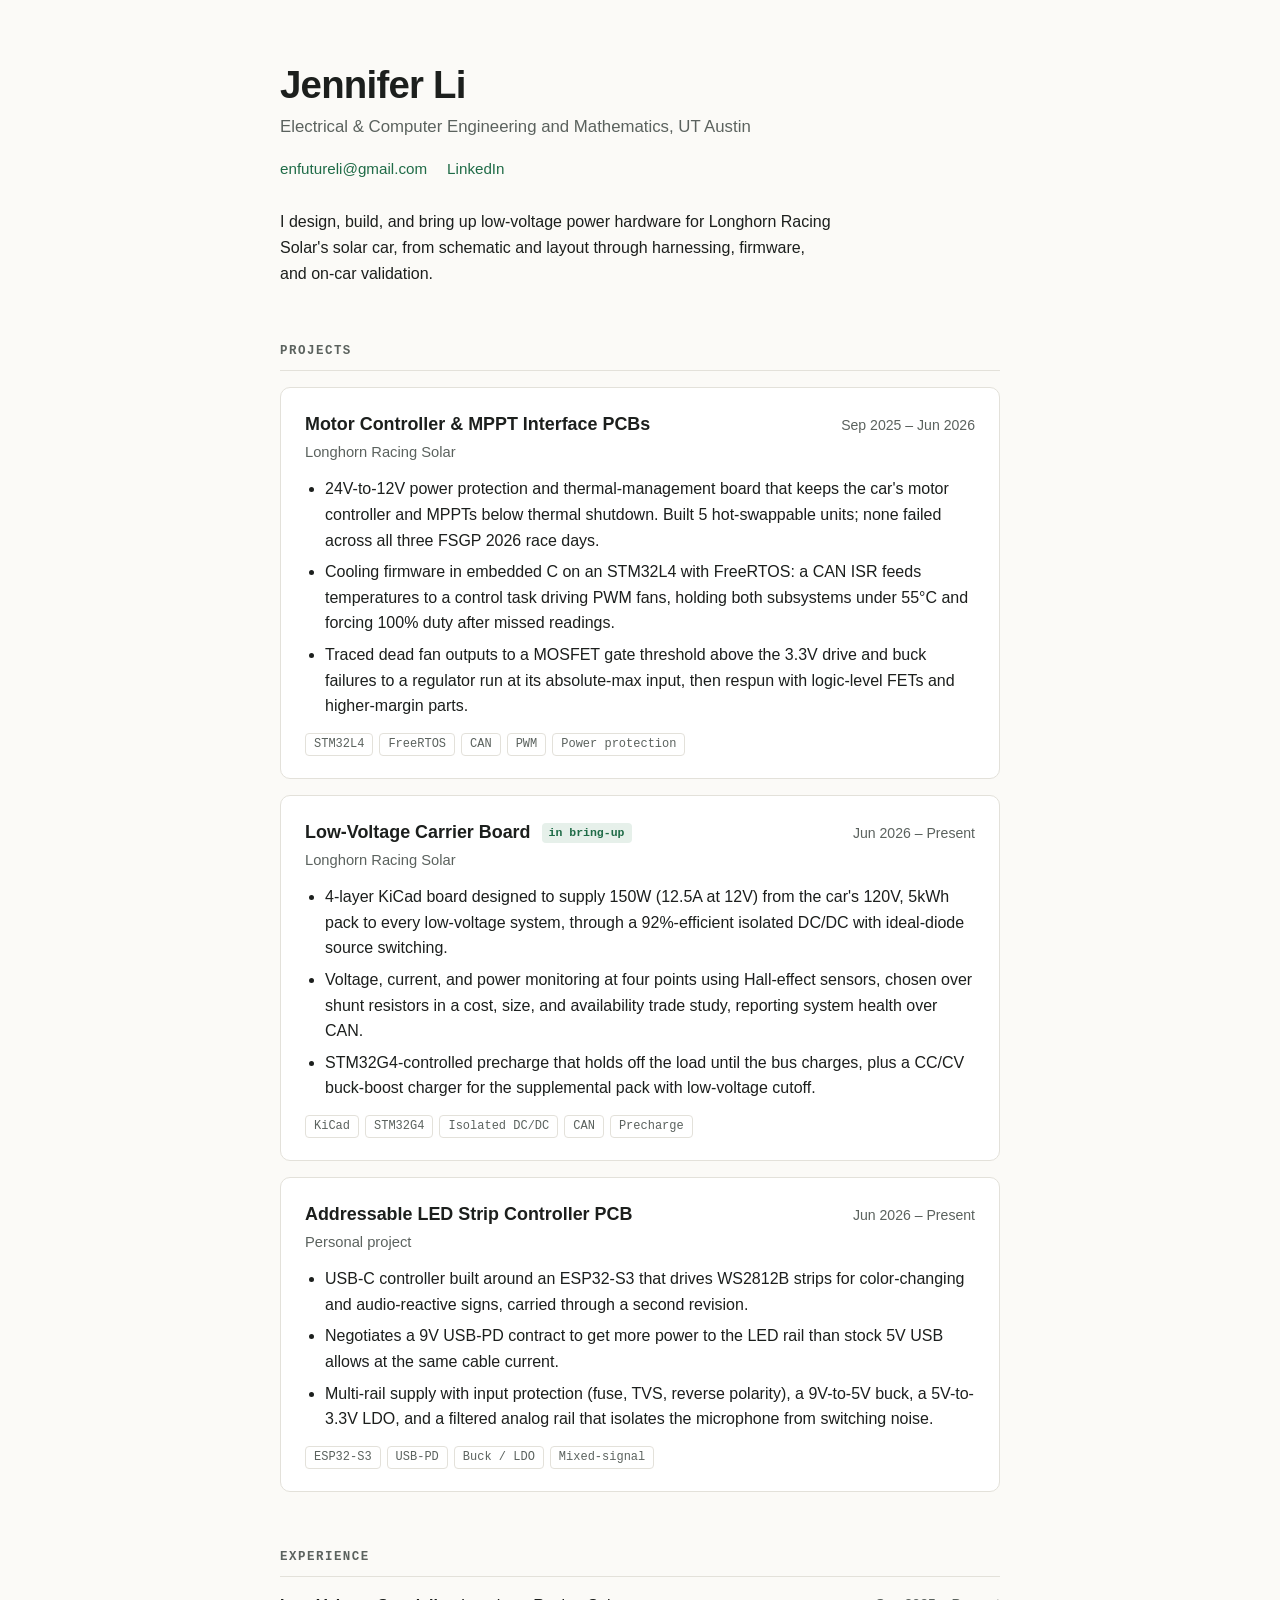
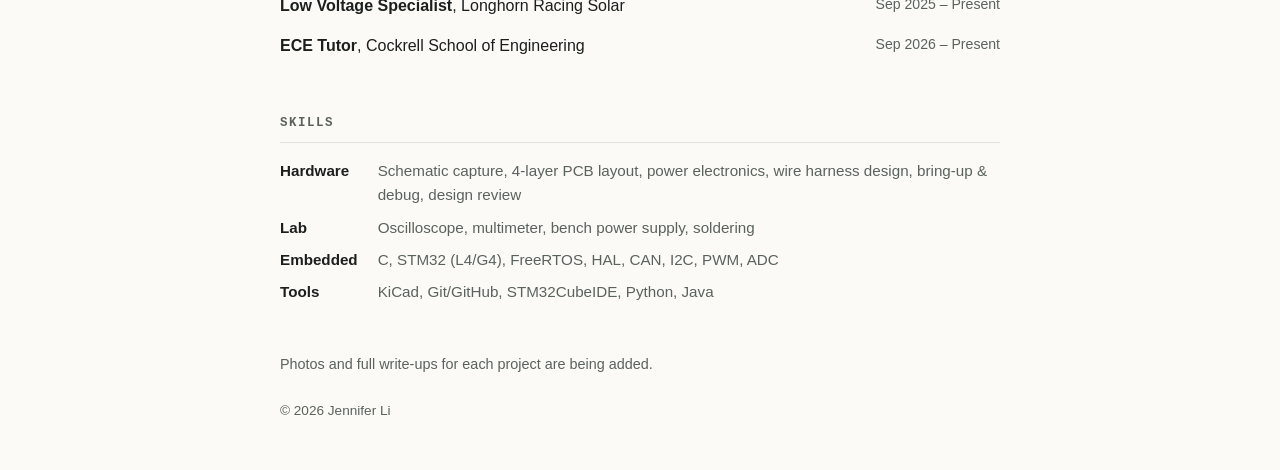
==== index.html @ 97a65b13 "Add files via upload" ====
<!doctype html>
<html lang="en">
<head>
<meta charset="utf-8">
<meta name="viewport" content="width=device-width, initial-scale=1">
<title>Jennifer Li | Electrical Engineering</title>
<meta name="description" content="Jennifer Li: ECE and Mathematics at UT Austin. Low-voltage power hardware, PCB design, and embedded firmware for Longhorn Racing Solar.">
<style>
  :root {
    --bg: #fbfaf7;
    --surface: #ffffff;
    --text: #1c1f1d;
    --muted: #5b625e;
    --line: #e3e1da;
    --accent: #1f6b47;
    --accent-soft: #e6f0ea;
    --mono: ui-monospace, SFMono-Regular, Menlo, Consolas, monospace;
    --sans: -apple-system, BlinkMacSystemFont, "Segoe UI", Inter, Roboto, Helvetica, Arial, sans-serif;
  }
  @media (prefers-color-scheme: dark) {
    :root {
      --bg: #121513;
      --surface: #191d1b;
      --text: #e8ebe9;
      --muted: #a2aaa5;
      --line: #2a302d;
      --accent: #6fcf9b;
      --accent-soft: #1d2b24;
    }
  }
  * { box-sizing: border-box; }
  html { -webkit-text-size-adjust: 100%; }
  body {
    margin: 0;
    background: var(--bg);
    color: var(--text);
    font: 16px/1.6 var(--sans);
  }
  main { max-width: 760px; margin: 0 auto; padding: 64px 20px 48px; }
  a { color: var(--accent); text-decoration: none; }
  a:hover { text-decoration: underline; }

  header h1 { font-size: 2.4rem; line-height: 1.1; margin: 0 0 8px; letter-spacing: -0.02em; }
  .role { color: var(--muted); margin: 0 0 16px; font-size: 1.05rem; }
  .links { display: flex; flex-wrap: wrap; gap: 8px 20px; font-size: 0.95rem; }
  .intro { margin: 28px 0 0; max-width: 62ch; }

  h2 {
    font-family: var(--mono);
    font-size: 0.78rem;
    font-weight: 600;
    letter-spacing: 0.12em;
    text-transform: uppercase;
    color: var(--muted);
    margin: 56px 0 16px;
    padding-bottom: 8px;
    border-bottom: 1px solid var(--line);
  }

  .project {
    background: var(--surface);
    border: 1px solid var(--line);
    border-radius: 10px;
    padding: 22px 24px;
    margin-bottom: 16px;
  }
  .project-head { display: flex; flex-wrap: wrap; justify-content: space-between; gap: 4px 16px; align-items: baseline; }
  .project h3 { margin: 0; font-size: 1.12rem; }
  .meta { color: var(--muted); font-size: 0.88rem; white-space: nowrap; }
  .org { color: var(--muted); font-size: 0.92rem; margin: 2px 0 0; }
  .status {
    display: inline-block;
    font-family: var(--mono);
    font-size: 0.72rem;
    color: var(--accent);
    background: var(--accent-soft);
    border-radius: 4px;
    padding: 1px 7px;
    margin-left: 6px;
    vertical-align: 2px;
  }
  .project ul { margin: 12px 0 14px; padding-left: 20px; }
  .project li { margin-bottom: 6px; }
  .tags { display: flex; flex-wrap: wrap; gap: 6px; }
  .tags span {
    font-family: var(--mono);
    font-size: 0.75rem;
    color: var(--muted);
    border: 1px solid var(--line);
    border-radius: 4px;
    padding: 1px 8px;
  }

  .roles { display: grid; gap: 14px; }
  .roles div { display: flex; flex-wrap: wrap; justify-content: space-between; gap: 2px 16px; }
  .roles strong { font-weight: 600; }

  .skills { display: grid; grid-template-columns: max-content 1fr; gap: 8px 20px; font-size: 0.95rem; }
  .skills dt { font-weight: 600; }
  .skills dd { margin: 0; color: var(--muted); }

  .note { color: var(--muted); font-size: 0.9rem; margin-top: 48px; }
  footer { color: var(--muted); font-size: 0.85rem; margin-top: 24px; }

  @media (max-width: 560px) {
    main { padding-top: 40px; }
    header h1 { font-size: 2rem; }
    .project { padding: 18px 16px; }
    .skills { grid-template-columns: 1fr; gap: 2px; }
    .skills dd { margin-bottom: 10px; }
  }
</style>
</head>
<body>
<main>
  <header>
    <h1>Jennifer Li</h1>
    <p class="role">Electrical &amp; Computer Engineering and Mathematics, UT Austin</p>
    <nav class="links">
      <a href="mailto:enfutureli@gmail.com">enfutureli@gmail.com</a>
      <a href="https://www.linkedin.com/in/jennifer-li-ece/">LinkedIn</a>
    </nav>
    <p class="intro">I design, build, and bring up low-voltage power hardware for Longhorn Racing Solar's solar car, from schematic and layout through harnessing, firmware, and on-car validation.</p>
  </header>

  <section>
    <h2>Projects</h2>

    <article class="project">
      <div class="project-head">
        <h3>Motor Controller &amp; MPPT Interface PCBs</h3>
        <span class="meta">Sep 2025 – Jun 2026</span>
      </div>
      <p class="org">Longhorn Racing Solar</p>
      <ul>
        <li>24V-to-12V power protection and thermal-management board that keeps the car's motor controller and MPPTs below thermal shutdown. Built 5 hot-swappable units; none failed across all three FSGP 2026 race days.</li>
        <li>Cooling firmware in embedded C on an STM32L4 with FreeRTOS: a CAN ISR feeds temperatures to a control task driving PWM fans, holding both subsystems under 55°C and forcing 100% duty after missed readings.</li>
        <li>Traced dead fan outputs to a MOSFET gate threshold above the 3.3V drive and buck failures to a regulator run at its absolute-max input, then respun with logic-level FETs and higher-margin parts.</li>
      </ul>
      <div class="tags"><span>STM32L4</span><span>FreeRTOS</span><span>CAN</span><span>PWM</span><span>Power protection</span></div>
    </article>

    <article class="project">
      <div class="project-head">
        <h3>Low-Voltage Carrier Board <span class="status">in bring-up</span></h3>
        <span class="meta">Jun 2026 – Present</span>
      </div>
      <p class="org">Longhorn Racing Solar</p>
      <ul>
        <li>4-layer KiCad board designed to supply 150W (12.5A at 12V) from the car's 120V, 5kWh pack to every low-voltage system, through a 92%-efficient isolated DC/DC with ideal-diode source switching.</li>
        <li>Voltage, current, and power monitoring at four points using Hall-effect sensors, chosen over shunt resistors in a cost, size, and availability trade study, reporting system health over CAN.</li>
        <li>STM32G4-controlled precharge that holds off the load until the bus charges, plus a CC/CV buck-boost charger for the supplemental pack with low-voltage cutoff.</li>
      </ul>
      <div class="tags"><span>KiCad</span><span>STM32G4</span><span>Isolated DC/DC</span><span>CAN</span><span>Precharge</span></div>
    </article>

    <article class="project">
      <div class="project-head">
        <h3>Addressable LED Strip Controller PCB</h3>
        <span class="meta">Jun 2026 – Present</span>
      </div>
      <p class="org">Personal project</p>
      <ul>
        <li>USB-C controller built around an ESP32-S3 that drives WS2812B strips for color-changing and audio-reactive signs, carried through a second revision.</li>
        <li>Negotiates a 9V USB-PD contract to get more power to the LED rail than stock 5V USB allows at the same cable current.</li>
        <li>Multi-rail supply with input protection (fuse, TVS, reverse polarity), a 9V-to-5V buck, a 5V-to-3.3V LDO, and a filtered analog rail that isolates the microphone from switching noise.</li>
      </ul>
      <div class="tags"><span>ESP32-S3</span><span>USB-PD</span><span>Buck / LDO</span><span>Mixed-signal</span></div>
    </article>
  </section>

  <section>
    <h2>Experience</h2>
    <div class="roles">
      <div><span><strong>Low Voltage Specialist</strong>, Longhorn Racing Solar</span><span class="meta">Sep 2025 – Present</span></div>
      <div><span><strong>ECE Tutor</strong>, Cockrell School of Engineering</span><span class="meta">Sep 2026 – Present</span></div>
    </div>
  </section>

  <section>
    <h2>Skills</h2>
    <dl class="skills">
      <dt>Hardware</dt><dd>Schematic capture, 4-layer PCB layout, power electronics, wire harness design, bring-up &amp; debug, design review</dd>
      <dt>Lab</dt><dd>Oscilloscope, multimeter, bench power supply, soldering</dd>
      <dt>Embedded</dt><dd>C, STM32 (L4/G4), FreeRTOS, HAL, CAN, I2C, PWM, ADC</dd>
      <dt>Tools</dt><dd>KiCad, Git/GitHub, STM32CubeIDE, Python, Java</dd>
    </dl>
  </section>

  <p class="note">Photos and full write-ups for each project are being added.</p>
  <footer>© 2026 Jennifer Li</footer>
</main>
</body>
</html>
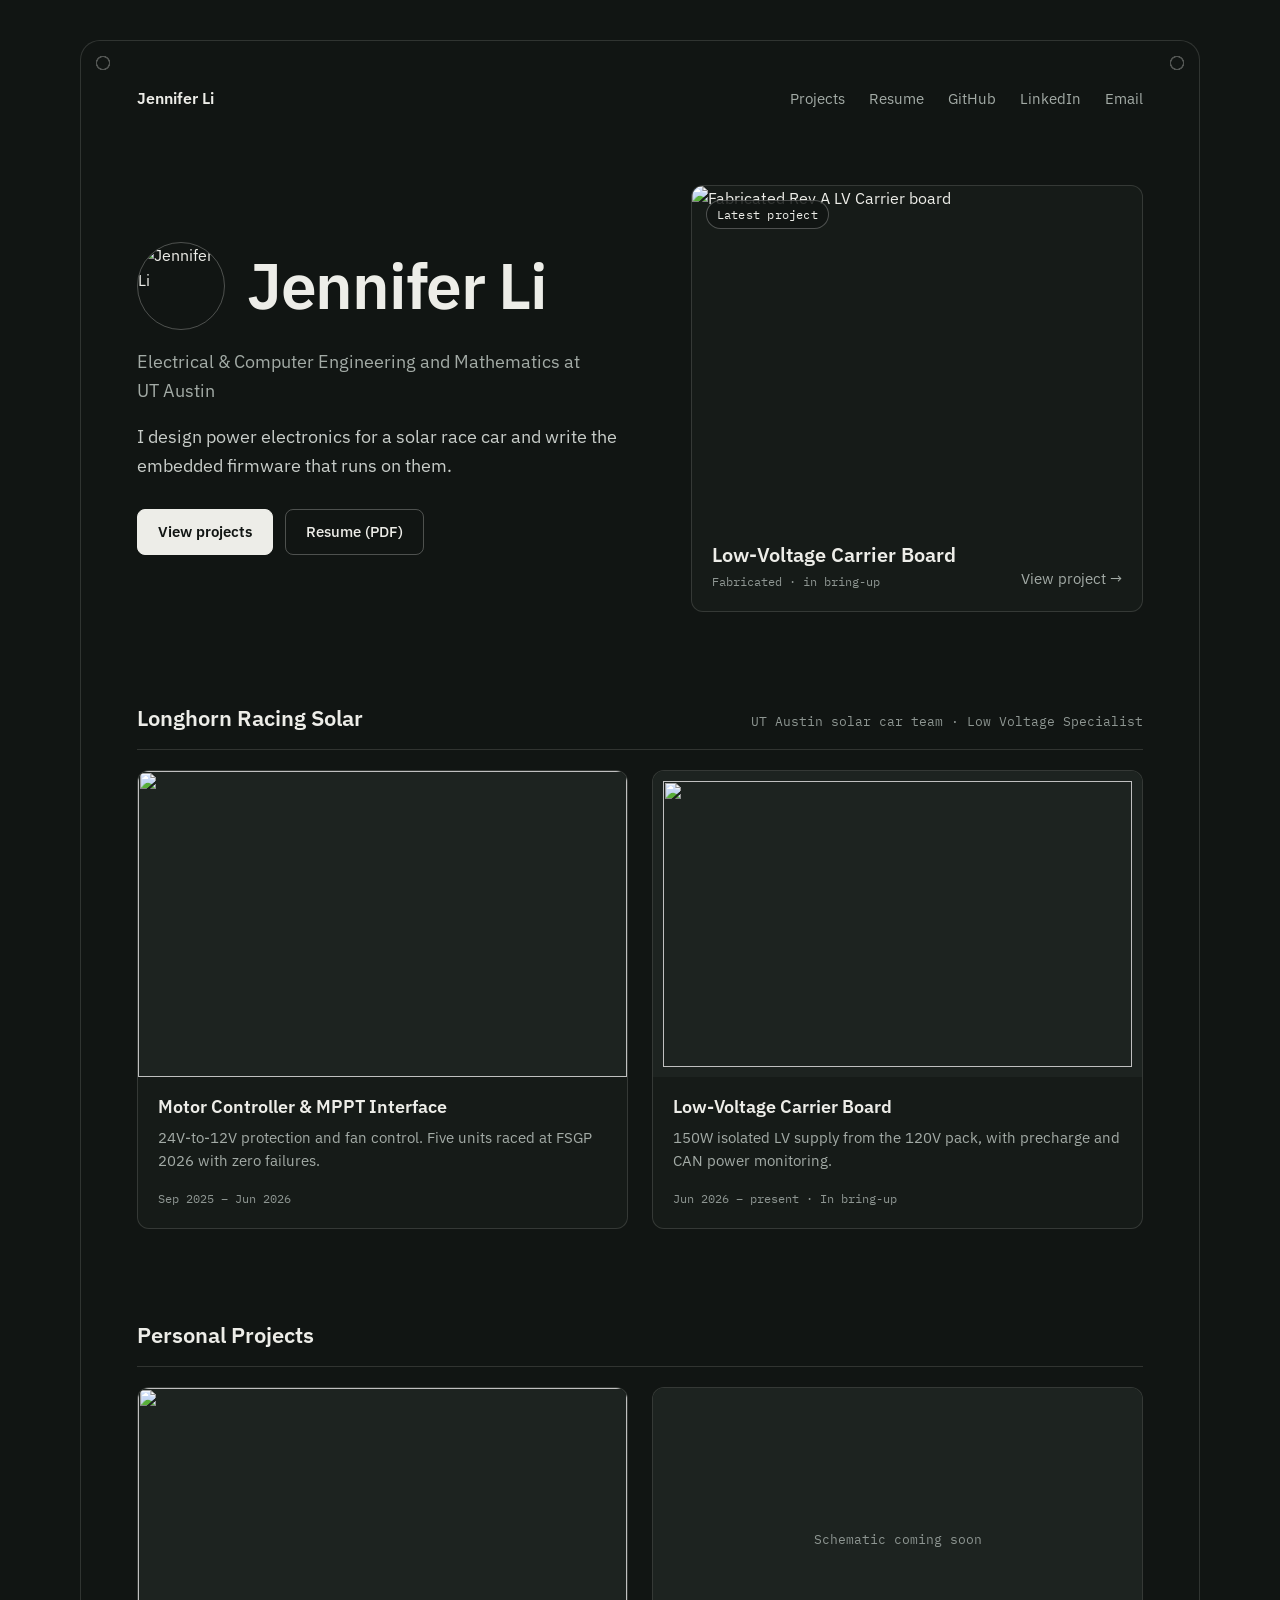
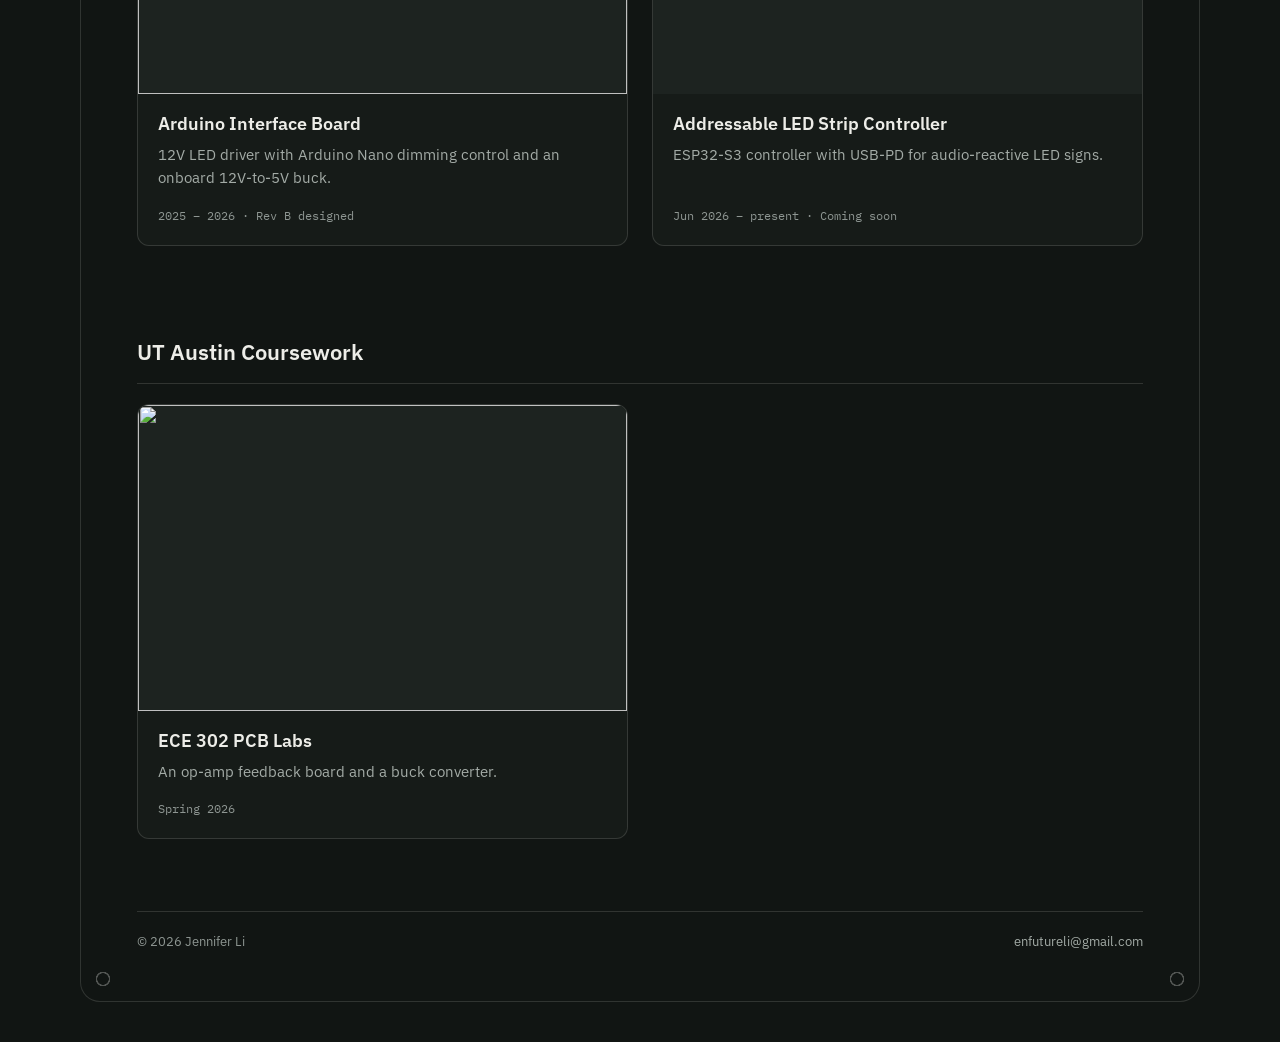
==== commit 4b8b1ac2: "Add files via upload" ====
--- a/index.html
+++ b/index.html
@@ -1,194 +1,135 @@
 <!doctype html>
 <html lang="en">
 <head>
-<meta charset="utf-8">
-<meta name="viewport" content="width=device-width, initial-scale=1">
-<title>Jennifer Li | Electrical Engineering</title>
-<meta name="description" content="Jennifer Li: ECE and Mathematics at UT Austin. Low-voltage power hardware, PCB design, and embedded firmware for Longhorn Racing Solar.">
-<style>
-  :root {
-    --bg: #fbfaf7;
-    --surface: #ffffff;
-    --text: #1c1f1d;
-    --muted: #5b625e;
-    --line: #e3e1da;
-    --accent: #1f6b47;
-    --accent-soft: #e6f0ea;
-    --mono: ui-monospace, SFMono-Regular, Menlo, Consolas, monospace;
-    --sans: -apple-system, BlinkMacSystemFont, "Segoe UI", Inter, Roboto, Helvetica, Arial, sans-serif;
-  }
-  @media (prefers-color-scheme: dark) {
-    :root {
-      --bg: #121513;
-      --surface: #191d1b;
-      --text: #e8ebe9;
-      --muted: #a2aaa5;
-      --line: #2a302d;
-      --accent: #6fcf9b;
-      --accent-soft: #1d2b24;
-    }
-  }
-  * { box-sizing: border-box; }
-  html { -webkit-text-size-adjust: 100%; }
-  body {
-    margin: 0;
-    background: var(--bg);
-    color: var(--text);
-    font: 16px/1.6 var(--sans);
-  }
-  main { max-width: 760px; margin: 0 auto; padding: 64px 20px 48px; }
-  a { color: var(--accent); text-decoration: none; }
-  a:hover { text-decoration: underline; }
-
-  header h1 { font-size: 2.4rem; line-height: 1.1; margin: 0 0 8px; letter-spacing: -0.02em; }
-  .role { color: var(--muted); margin: 0 0 16px; font-size: 1.05rem; }
-  .links { display: flex; flex-wrap: wrap; gap: 8px 20px; font-size: 0.95rem; }
-  .intro { margin: 28px 0 0; max-width: 62ch; }
-
-  h2 {
-    font-family: var(--mono);
-    font-size: 0.78rem;
-    font-weight: 600;
-    letter-spacing: 0.12em;
-    text-transform: uppercase;
-    color: var(--muted);
-    margin: 56px 0 16px;
-    padding-bottom: 8px;
-    border-bottom: 1px solid var(--line);
-  }
-
-  .project {
-    background: var(--surface);
-    border: 1px solid var(--line);
-    border-radius: 10px;
-    padding: 22px 24px;
-    margin-bottom: 16px;
-  }
-  .project-head { display: flex; flex-wrap: wrap; justify-content: space-between; gap: 4px 16px; align-items: baseline; }
-  .project h3 { margin: 0; font-size: 1.12rem; }
-  .meta { color: var(--muted); font-size: 0.88rem; white-space: nowrap; }
-  .org { color: var(--muted); font-size: 0.92rem; margin: 2px 0 0; }
-  .status {
-    display: inline-block;
-    font-family: var(--mono);
-    font-size: 0.72rem;
-    color: var(--accent);
-    background: var(--accent-soft);
-    border-radius: 4px;
-    padding: 1px 7px;
-    margin-left: 6px;
-    vertical-align: 2px;
-  }
-  .project ul { margin: 12px 0 14px; padding-left: 20px; }
-  .project li { margin-bottom: 6px; }
-  .tags { display: flex; flex-wrap: wrap; gap: 6px; }
-  .tags span {
-    font-family: var(--mono);
-    font-size: 0.75rem;
-    color: var(--muted);
-    border: 1px solid var(--line);
-    border-radius: 4px;
-    padding: 1px 8px;
-  }
-
-  .roles { display: grid; gap: 14px; }
-  .roles div { display: flex; flex-wrap: wrap; justify-content: space-between; gap: 2px 16px; }
-  .roles strong { font-weight: 600; }
-
-  .skills { display: grid; grid-template-columns: max-content 1fr; gap: 8px 20px; font-size: 0.95rem; }
-  .skills dt { font-weight: 600; }
-  .skills dd { margin: 0; color: var(--muted); }
-
-  .note { color: var(--muted); font-size: 0.9rem; margin-top: 48px; }
-  footer { color: var(--muted); font-size: 0.85rem; margin-top: 24px; }
-
-  @media (max-width: 560px) {
-    main { padding-top: 40px; }
-    header h1 { font-size: 2rem; }
-    .project { padding: 18px 16px; }
-    .skills { grid-template-columns: 1fr; gap: 2px; }
-    .skills dd { margin-bottom: 10px; }
-  }
-</style>
+  <meta charset="utf-8">
+  <meta name="viewport" content="width=device-width, initial-scale=1">
+  <title>Jennifer Li — Portfolio</title>
+  <meta name="description" content="Jennifer Li: Electrical &amp; Computer Engineering and Mathematics at UT Austin. PCB design, power electronics, and embedded firmware.">
+  <meta name="theme-color" content="#111513">
+  <meta property="og:type" content="website">
+  <meta property="og:title" content="Jennifer Li — Portfolio">
+  <meta property="og:description" content="Jennifer Li: Electrical &amp; Computer Engineering and Mathematics at UT Austin. PCB design, power electronics, and embedded firmware.">
+  <meta property="og:url" content="https://jennifer1i.github.io/">
+  <meta property="og:image" content="https://jennifer1i.github.io/images/og.jpg">
+  <meta name="twitter:card" content="summary_large_image">
+  <link rel="icon" href="favicon.svg" type="image/svg+xml">
+  <link rel="preconnect" href="https://fonts.googleapis.com">
+  <link rel="preconnect" href="https://fonts.gstatic.com" crossorigin>
+  <link rel="stylesheet" href="https://fonts.googleapis.com/css2?family=IBM+Plex+Mono:wght@400&amp;family=IBM+Plex+Sans:wght@400;500;600&amp;display=swap">
+  <link rel="stylesheet" href="style.css">
 </head>
 <body>
+<div class="board">
+
+  <nav class="nav" aria-label="Main">
+    <a class="home" href="index.html">Jennifer Li</a>
+    <ul>
+      <li><a href="#projects">Projects</a></li>
+      <li><a href="resume.pdf">Resume</a></li>
+      <li><a href="https://github.com/jennifer1i">GitHub</a></li>
+      <li><a href="https://www.linkedin.com/in/jennifer-li-ece/">LinkedIn</a></li>
+      <li><a href="mailto:enfutureli@gmail.com">Email</a></li>
+    </ul>
+  </nav>
+
 <main>
-  <header>
-    <h1>Jennifer Li</h1>
-    <p class="role">Electrical &amp; Computer Engineering and Mathematics, UT Austin</p>
-    <nav class="links">
-      <a href="mailto:enfutureli@gmail.com">enfutureli@gmail.com</a>
-      <a href="https://www.linkedin.com/in/jennifer-li-ece/">LinkedIn</a>
-    </nav>
-    <p class="intro">I design, build, and bring up low-voltage power hardware for Longhorn Racing Solar's solar car, from schematic and layout through harnessing, firmware, and on-car validation.</p>
-  </header>
+  <section class="hero">
+    <div>
+      <div class="id">
+        <img class="headshot" src="images/headshot.webp" width="320" height="320" alt="Jennifer Li">
+        <h1>Jennifer Li</h1>
+      </div>
+      <p class="sub">Electrical &amp; Computer Engineering and Mathematics at UT&nbsp;Austin</p>
+      <p class="intro">I design power electronics for a solar race car and write the embedded firmware that runs on them.</p>
+      <div class="actions">
+        <a class="btn primary" href="#projects">View projects</a>
+        <a class="btn" href="resume.pdf">Resume (PDF)</a>
+      </div>
+    </div>
 
-  <section>
-    <h2>Projects</h2>
-
-    <article class="project">
-      <div class="project-head">
-        <h3>Motor Controller &amp; MPPT Interface PCBs</h3>
-        <span class="meta">Sep 2025 – Jun 2026</span>
-      </div>
-      <p class="org">Longhorn Racing Solar</p>
-      <ul>
-        <li>24V-to-12V power protection and thermal-management board that keeps the car's motor controller and MPPTs below thermal shutdown. Built 5 hot-swappable units; none failed across all three FSGP 2026 race days.</li>
-        <li>Cooling firmware in embedded C on an STM32L4 with FreeRTOS: a CAN ISR feeds temperatures to a control task driving PWM fans, holding both subsystems under 55°C and forcing 100% duty after missed readings.</li>
-        <li>Traced dead fan outputs to a MOSFET gate threshold above the 3.3V drive and buck failures to a regulator run at its absolute-max input, then respun with logic-level FETs and higher-margin parts.</li>
-      </ul>
-      <div class="tags"><span>STM32L4</span><span>FreeRTOS</span><span>CAN</span><span>PWM</span><span>Power protection</span></div>
-    </article>
-
-    <article class="project">
-      <div class="project-head">
-        <h3>Low-Voltage Carrier Board <span class="status">in bring-up</span></h3>
-        <span class="meta">Jun 2026 – Present</span>
-      </div>
-      <p class="org">Longhorn Racing Solar</p>
-      <ul>
-        <li>4-layer KiCad board designed to supply 150W (12.5A at 12V) from the car's 120V, 5kWh pack to every low-voltage system, through a 92%-efficient isolated DC/DC with ideal-diode source switching.</li>
-        <li>Voltage, current, and power monitoring at four points using Hall-effect sensors, chosen over shunt resistors in a cost, size, and availability trade study, reporting system health over CAN.</li>
-        <li>STM32G4-controlled precharge that holds off the load until the bus charges, plus a CC/CV buck-boost charger for the supplemental pack with low-voltage cutoff.</li>
-      </ul>
-      <div class="tags"><span>KiCad</span><span>STM32G4</span><span>Isolated DC/DC</span><span>CAN</span><span>Precharge</span></div>
-    </article>
-
-    <article class="project">
-      <div class="project-head">
-        <h3>Addressable LED Strip Controller PCB</h3>
-        <span class="meta">Jun 2026 – Present</span>
-      </div>
-      <p class="org">Personal project</p>
-      <ul>
-        <li>USB-C controller built around an ESP32-S3 that drives WS2812B strips for color-changing and audio-reactive signs, carried through a second revision.</li>
-        <li>Negotiates a 9V USB-PD contract to get more power to the LED rail than stock 5V USB allows at the same cable current.</li>
-        <li>Multi-rail supply with input protection (fuse, TVS, reverse polarity), a 9V-to-5V buck, a 5V-to-3.3V LDO, and a filtered analog rail that isolates the microphone from switching noise.</li>
-      </ul>
-      <div class="tags"><span>ESP32-S3</span><span>USB-PD</span><span>Buck / LDO</span><span>Mixed-signal</span></div>
-    </article>
+    <a class="latest" href="lv-carrier.html">
+      <img src="images/lvc/arrived-1200.webp" srcset="images/lvc/arrived-640.webp 640w, images/lvc/arrived-1200.webp 1200w, images/lvc/arrived-large.webp 2000w" sizes="(max-width: 960px) calc(100vw - 66px), 480px" width="1200" height="900" alt="Fabricated Rev A LV Carrier board">
+      <span class="flag">Latest project</span>
+      <span class="body">
+        <span>
+          <span class="title">Low-Voltage Carrier Board</span>
+          <span class="status">Fabricated · in bring-up</span>
+        </span>
+        <span class="go">View project →</span>
+      </span>
+    </a>
   </section>
 
-  <section>
-    <h2>Experience</h2>
-    <div class="roles">
-      <div><span><strong>Low Voltage Specialist</strong>, Longhorn Racing Solar</span><span class="meta">Sep 2025 – Present</span></div>
-      <div><span><strong>ECE Tutor</strong>, Cockrell School of Engineering</span><span class="meta">Sep 2026 – Present</span></div>
+  <div id="projects">
+  <section class="group" id="lhr" aria-labelledby="lhr-h">
+    <div class="group-head">
+      <h2 id="lhr-h">Longhorn Racing Solar</h2>
+      <p>UT Austin solar car team · Low Voltage Specialist</p>
+    </div>
+    <div class="cards">
+      <a class="card" href="motor-controller-mppt.html">
+        <div class="thumb"><img src="images/moco/oncar-2-640.webp" srcset="images/moco/oncar-2-640.webp 640w, images/moco/oncar-2-1200.webp 1200w, images/moco/oncar-2-large.webp 2000w" sizes="(max-width: 620px) calc(100vw - 66px), (max-width: 1140px) 45vw, 500px" width="640" height="480" alt="" loading="lazy" decoding="async"></div>
+        <div class="body">
+          <h3>Motor Controller &amp; MPPT Interface</h3>
+          <p>24V-to-12V protection and fan control. Five units raced at FSGP 2026 with zero failures.</p>
+          <span class="meta">Sep 2025 – Jun 2026</span>
+        </div>
+      </a>
+      <a class="card" href="lv-carrier.html">
+        <div class="thumb contain"><img src="images/lvc/render-640.webp" srcset="images/lvc/render-640.webp 640w, images/lvc/render-1200.webp 1200w, images/lvc/render-large.webp 1779w" sizes="(max-width: 620px) calc(100vw - 66px), (max-width: 1140px) 45vw, 500px" width="640" height="476" alt="" loading="lazy" decoding="async"></div>
+        <div class="body">
+          <h3>Low-Voltage Carrier Board</h3>
+          <p>150W isolated LV supply from the 120V pack, with precharge and CAN power monitoring.</p>
+          <span class="meta">Jun 2026 – present · In bring-up</span>
+        </div>
+      </a>
     </div>
   </section>
+  <section class="group" id="personal" aria-labelledby="personal-h">
+    <div class="group-head">
+      <h2 id="personal-h">Personal Projects</h2>
+    </div>
+    <div class="cards">
+      <a class="card" href="arduino-interface.html">
+        <div class="thumb"><img src="images/arduino/reva-photo-640.webp" srcset="images/arduino/reva-photo-640.webp 640w, images/arduino/reva-photo-1200.webp 1200w, images/arduino/reva-photo-large.webp 1768w" sizes="(max-width: 620px) calc(100vw - 66px), (max-width: 1140px) 45vw, 500px" width="640" height="387" alt="" loading="lazy" decoding="async"></div>
+        <div class="body">
+          <h3>Arduino Interface Board</h3>
+          <p>12V LED driver with Arduino Nano dimming control and an onboard 12V-to-5V buck.</p>
+          <span class="meta">2025 – 2026 · Rev B designed</span>
+        </div>
+      </a>
+      <a class="card" href="led-controller.html">
+        <div class="thumb empty">Schematic coming soon</div>
+        <div class="body">
+          <h3>Addressable LED Strip Controller</h3>
+          <p>ESP32-S3 controller with USB-PD for audio-reactive LED signs.</p>
+          <span class="meta">Jun 2026 – present · Coming soon</span>
+        </div>
+      </a>
+    </div>
+  </section>
+  <section class="group" id="coursework" aria-labelledby="coursework-h">
+    <div class="group-head">
+      <h2 id="coursework-h">UT Austin Coursework</h2>
+    </div>
+    <div class="cards">
+      <a class="card" href="ece302-labs.html">
+        <div class="thumb"><img src="images/ece302/lab4-keychain-640.webp" srcset="images/ece302/lab4-keychain-640.webp 640w, images/ece302/lab4-keychain-1200.webp 1200w, images/ece302/lab4-keychain-large.webp 2000w" sizes="(max-width: 620px) calc(100vw - 66px), (max-width: 1140px) 45vw, 500px" width="640" height="480" alt="" loading="lazy" decoding="async"></div>
+        <div class="body">
+          <h3>ECE 302 PCB Labs</h3>
+          <p>An op-amp feedback board and a buck converter.</p>
+          <span class="meta">Spring 2026</span>
+        </div>
+      </a>
+    </div>
+  </section>
+  </div>
+</main>
 
-  <section>
-    <h2>Skills</h2>
-    <dl class="skills">
-      <dt>Hardware</dt><dd>Schematic capture, 4-layer PCB layout, power electronics, wire harness design, bring-up &amp; debug, design review</dd>
-      <dt>Lab</dt><dd>Oscilloscope, multimeter, bench power supply, soldering</dd>
-      <dt>Embedded</dt><dd>C, STM32 (L4/G4), FreeRTOS, HAL, CAN, I2C, PWM, ADC</dd>
-      <dt>Tools</dt><dd>KiCad, Git/GitHub, STM32CubeIDE, Python, Java</dd>
-    </dl>
-  </section>
-
-  <p class="note">Photos and full write-ups for each project are being added.</p>
-  <footer>© 2026 Jennifer Li</footer>
-</main>
+  <footer class="foot">
+    <span>© 2026 Jennifer Li</span>
+    <a href="mailto:enfutureli@gmail.com">enfutureli@gmail.com</a>
+  </footer>
+</div>
 </body>
 </html>
--- a/style.css
+++ b/style.css
@@ -0,0 +1,209 @@
+/* Jennifer Li — portfolio
+   Dark, plain, framed like a PCB outline with four mounting holes. */
+
+:root {
+  --bg: #111513;
+  --surface: #161b18;
+  --surface-2: #1d2320;
+  --text: #edede8;
+  --text-2: #c8cdc9;
+  --muted: #a3aba6;
+  --dim: #8e9692;
+  --line: rgba(237, 237, 232, 0.14);
+  --line-2: rgba(237, 237, 232, 0.28);
+  --ring: rgba(237, 237, 232, 0.3);
+  --sans: "IBM Plex Sans", system-ui, -apple-system, "Segoe UI", sans-serif;
+  --mono: "IBM Plex Mono", ui-monospace, SFMono-Regular, Menlo, monospace;
+  --radius: 12px;
+  color-scheme: dark;
+}
+
+*, *::before, *::after { box-sizing: border-box; }
+html { -webkit-text-size-adjust: 100%; scroll-behavior: smooth; }
+body {
+  margin: 0;
+  padding: 40px 24px;
+  background: var(--bg);
+  color: var(--text);
+  font: 400 16px/1.6 var(--sans);
+}
+img { display: block; max-width: 100%; height: auto; }
+a { color: inherit; }
+a:focus-visible, button:focus-visible { outline: 2px solid var(--text); outline-offset: 3px; border-radius: 6px; }
+@media (prefers-reduced-motion: reduce) { html { scroll-behavior: auto; } }
+
+/* ---------- board outline + mounting holes ---------- */
+.board {
+  --h: 22px; /* hole centre, from each corner */
+  position: relative;
+  max-width: 1120px;
+  margin: 0 auto;
+  padding: 36px 56px 48px;
+  border: 1px solid var(--line);
+  border-radius: 20px;
+  background:
+    radial-gradient(circle at var(--h) var(--h), transparent 5.5px, var(--ring) 6px 7px, transparent 7.5px),
+    radial-gradient(circle at calc(100% - var(--h)) var(--h), transparent 5.5px, var(--ring) 6px 7px, transparent 7.5px),
+    radial-gradient(circle at var(--h) calc(100% - var(--h)), transparent 5.5px, var(--ring) 6px 7px, transparent 7.5px),
+    radial-gradient(circle at calc(100% - var(--h)) calc(100% - var(--h)), transparent 5.5px, var(--ring) 6px 7px, transparent 7.5px);
+}
+
+/* ---------- nav ---------- */
+.nav { display: flex; flex-wrap: wrap; align-items: center; justify-content: space-between; gap: 4px 24px; }
+.nav .home { display: inline-flex; align-items: center; min-height: 44px; font-weight: 600; text-decoration: none; }
+.nav ul { display: flex; flex-wrap: wrap; gap: 0 24px; margin: 0; padding: 0; list-style: none; }
+.nav ul a { display: inline-flex; align-items: center; min-height: 44px; color: var(--muted); font-size: 15px; text-decoration: none; }
+.nav ul a:hover { color: var(--text); }
+
+/* ---------- buttons ---------- */
+.actions { display: flex; flex-wrap: wrap; gap: 12px; margin-top: 28px; }
+.btn {
+  display: inline-flex; align-items: center; gap: 8px;
+  min-height: 46px; padding: 0 20px;
+  border: 1px solid var(--line-2); border-radius: 8px;
+  font-size: 15px; font-weight: 500; text-decoration: none;
+  transition: border-color 0.15s, background-color 0.15s;
+}
+.btn:hover { border-color: var(--text); }
+.btn.primary { background: var(--text); border-color: var(--text); color: var(--bg); font-weight: 600; }
+.btn.primary:hover { background: #fff; }
+
+/* ---------- landing: hero ---------- */
+.hero { display: grid; grid-template-columns: minmax(0, 1.1fr) minmax(0, 1fr); align-items: center; gap: 56px; margin-top: 64px; }
+.id { display: flex; align-items: center; gap: 22px; }
+.headshot { flex: none; width: 88px; height: 88px; border: 1px solid var(--line-2); border-radius: 50%; object-fit: cover; }
+.hero h1 { margin: 0; font-size: clamp(40px, 6vw, 64px); font-weight: 600; line-height: 1.05; letter-spacing: -0.02em; }
+.sub { margin: 18px 0 0; color: var(--muted); font-size: 18px; }
+.intro { max-width: 30em; margin: 18px 0 0; color: var(--text-2); font-size: 18px; line-height: 1.6; }
+
+.latest {
+  display: block; position: relative; overflow: hidden;
+  border: 1px solid var(--line); border-radius: var(--radius);
+  background: var(--surface); text-decoration: none;
+  transition: border-color 0.15s;
+}
+.latest:hover { border-color: var(--line-2); }
+.latest img { width: 100%; aspect-ratio: 4 / 3; object-fit: cover; }
+.latest .flag {
+  position: absolute; top: 14px; left: 14px;
+  padding: 4px 10px; border-radius: 999px;
+  background: rgba(17, 21, 19, 0.85); border: 1px solid var(--line-2);
+  font-family: var(--mono); font-size: 12px; letter-spacing: 0.02em;
+}
+.latest .body { display: flex; flex-wrap: wrap; align-items: flex-end; justify-content: space-between; gap: 6px 16px; padding: 18px 20px 20px; }
+.latest .title { display: block; font-size: 20px; font-weight: 600; line-height: 1.3; }
+.latest .status { display: block; margin-top: 4px; color: var(--dim); font-family: var(--mono); font-size: 12px; }
+.go { color: var(--muted); font-size: 15px; white-space: nowrap; }
+.latest:hover .go, .card:hover .go { color: var(--text); }
+
+/* ---------- landing: groups of cards ---------- */
+.group { margin-top: 88px; scroll-margin-top: 24px; }
+.group-head { display: flex; flex-wrap: wrap; align-items: baseline; justify-content: space-between; gap: 4px 16px; padding-bottom: 14px; border-bottom: 1px solid var(--line); }
+.group-head h2 { margin: 0; font-size: 22px; font-weight: 600; }
+.group-head p { margin: 0; color: var(--dim); font-family: var(--mono); font-size: 13px; }
+
+.cards { display: grid; grid-template-columns: repeat(2, minmax(0, 1fr)); gap: 24px; margin-top: 20px; }
+.card {
+  display: flex; flex-direction: column; overflow: hidden;
+  border: 1px solid var(--line); border-radius: var(--radius);
+  background: var(--surface); text-decoration: none;
+  transition: border-color 0.15s;
+}
+.card:hover { border-color: var(--line-2); }
+.thumb { aspect-ratio: 16 / 10; overflow: hidden; background: var(--surface-2); }
+.thumb img { width: 100%; height: 100%; object-fit: cover; }
+.thumb.contain img { object-fit: contain; padding: 10px; }
+.thumb.empty { display: flex; align-items: center; justify-content: center; padding: 16px; text-align: center; color: var(--dim); font-family: var(--mono); font-size: 13px; }
+.card .body { display: flex; flex: 1; flex-direction: column; gap: 8px; padding: 18px 20px 20px; }
+.card h3 { margin: 0; font-size: 18px; font-weight: 600; line-height: 1.3; }
+.card p { margin: 0; color: var(--muted); font-size: 15px; line-height: 1.55; }
+.card .meta { margin-top: auto; padding-top: 8px; color: var(--dim); font-family: var(--mono); font-size: 12px; }
+
+/* ---------- footer ---------- */
+.foot { display: flex; flex-wrap: wrap; justify-content: space-between; gap: 8px 24px; margin-top: 72px; padding-top: 20px; border-top: 1px solid var(--line); color: var(--dim); font-size: 13px; }
+.foot a { color: var(--muted); text-decoration: none; }
+.foot a:hover { color: var(--text); }
+
+/* ---------- project pages ---------- */
+.project { max-width: 1000px; margin: 32px auto 0; }
+.crumb { display: inline-flex; align-items: center; min-height: 44px; color: var(--muted); font-size: 14px; text-decoration: none; }
+.crumb:hover { color: var(--text); }
+.eyebrow { margin: 12px 0 0; color: var(--dim); font-family: var(--mono); font-size: 13px; }
+.project h1 { margin: 10px 0 0; font-size: clamp(32px, 4.4vw, 44px); font-weight: 600; line-height: 1.1; letter-spacing: -0.02em; }
+.lede { max-width: 42em; margin: 16px 0 0; color: var(--text-2); font-size: 18px; line-height: 1.6; }
+.chips { display: flex; flex-wrap: wrap; gap: 8px; margin: 20px 0 0; padding: 0; list-style: none; }
+.chips li { padding: 5px 12px; border: 1px solid var(--line); border-radius: 999px; color: var(--text-2); font-size: 14px; }
+
+.stage { margin-top: 64px; }
+.stage > h2 { margin: 0; font-size: 22px; font-weight: 600; }
+.stage > .note { margin: 6px 0 0; color: var(--muted); font-size: 15px; }
+
+/* rows of images: each figure grows by its aspect ratio, so every image in a row is the same height */
+.row { display: flex; align-items: flex-start; gap: 16px; margin-top: 18px; }
+.shot { flex: var(--ar) 1 0%; min-width: 0; margin: 0; }
+.shot a { display: block; overflow: hidden; border: 1px solid var(--line); border-radius: 10px; background: var(--surface); cursor: zoom-in; }
+.shot img { width: 100%; height: auto; transition: opacity 0.15s; }
+.shot a:hover img { opacity: 0.92; }
+.shot figcaption { margin-top: 10px; color: var(--muted); font-size: 14px; line-height: 1.5; }
+
+.split { display: grid; grid-template-columns: minmax(0, 0.85fr) minmax(0, 1fr); align-items: start; gap: 40px; margin-top: 18px; }
+.split .shot { flex: none; }
+
+.prose { max-width: 44em; }
+.prose h3 { margin: 0 0 10px; font-size: 18px; font-weight: 600; }
+.prose p { margin: 0 0 14px; color: var(--text-2); font-size: 16px; line-height: 1.7; }
+.prose ul { margin: 0; padding-left: 1.2em; color: var(--text-2); }
+.prose li { margin: 6px 0; line-height: 1.6; }
+.prose li::marker { color: var(--dim); }
+.specs { display: grid; grid-template-columns: max-content 1fr; gap: 8px 24px; margin: 0; }
+.specs dt { color: var(--dim); font-family: var(--mono); font-size: 13px; line-height: 1.9; }
+.specs dd { margin: 0; color: var(--text-2); }
+
+.soon { margin-top: 48px; padding: 48px 24px; border: 1px dashed var(--line-2); border-radius: var(--radius); color: var(--muted); font-family: var(--mono); font-size: 14px; text-align: center; }
+
+.next {
+  display: flex; flex-wrap: wrap; align-items: center; justify-content: space-between; gap: 12px;
+  margin-top: 80px; padding: 22px 24px;
+  border: 1px solid var(--line); border-radius: var(--radius);
+  text-decoration: none; transition: border-color 0.15s;
+}
+.next:hover { border-color: var(--line-2); }
+.next .label { display: block; color: var(--dim); font-family: var(--mono); font-size: 12px; }
+.next .name { display: block; margin-top: 4px; font-size: 19px; font-weight: 600; }
+.next .arrow { color: var(--muted); font-size: 20px; }
+
+/* ---------- lightbox ---------- */
+.lightbox { max-width: 96vw; max-height: 96vh; padding: 0; border: 0; background: transparent; color: var(--text); }
+.lightbox::backdrop { background: rgba(6, 8, 7, 0.9); }
+.lightbox img { max-width: 96vw; max-height: 84vh; width: auto; height: auto; margin: 0 auto; border-radius: 8px; cursor: zoom-out; }
+.lightbox .lb-cap { margin: 12px 0 0; color: var(--text-2); font-size: 14px; text-align: center; }
+.lightbox form { display: flex; justify-content: flex-end; margin-bottom: 8px; }
+.lightbox .close {
+  display: inline-flex; align-items: center; justify-content: center;
+  width: 44px; height: 44px; border: 1px solid var(--line-2); border-radius: 50%;
+  background: var(--surface); color: var(--text); font: 400 22px/1 var(--sans); cursor: pointer;
+}
+
+/* ---------- responsive ---------- */
+@media (max-width: 960px) {
+  .hero { grid-template-columns: 1fr; gap: 40px; }
+}
+@media (max-width: 720px) {
+  .row { flex-direction: column; }
+  .shot { flex: none; width: 100%; }
+  .split { grid-template-columns: 1fr; gap: 28px; }
+}
+@media (max-width: 620px) {
+  body { padding: 16px 12px; }
+  .board { --h: 15px; padding: 28px 20px 36px; border-radius: 16px; }
+  .nav ul { gap: 0 14px; }
+  .nav ul a { font-size: 14px; }
+  .hero { margin-top: 36px; }
+  .id { gap: 16px; }
+  .headshot { width: 72px; height: 72px; }
+  .cards { grid-template-columns: 1fr; }
+  .group { margin-top: 64px; }
+  .stage { margin-top: 48px; }
+  .specs { grid-template-columns: 1fr; gap: 2px; }
+  .specs dd { margin-bottom: 8px; }
+}
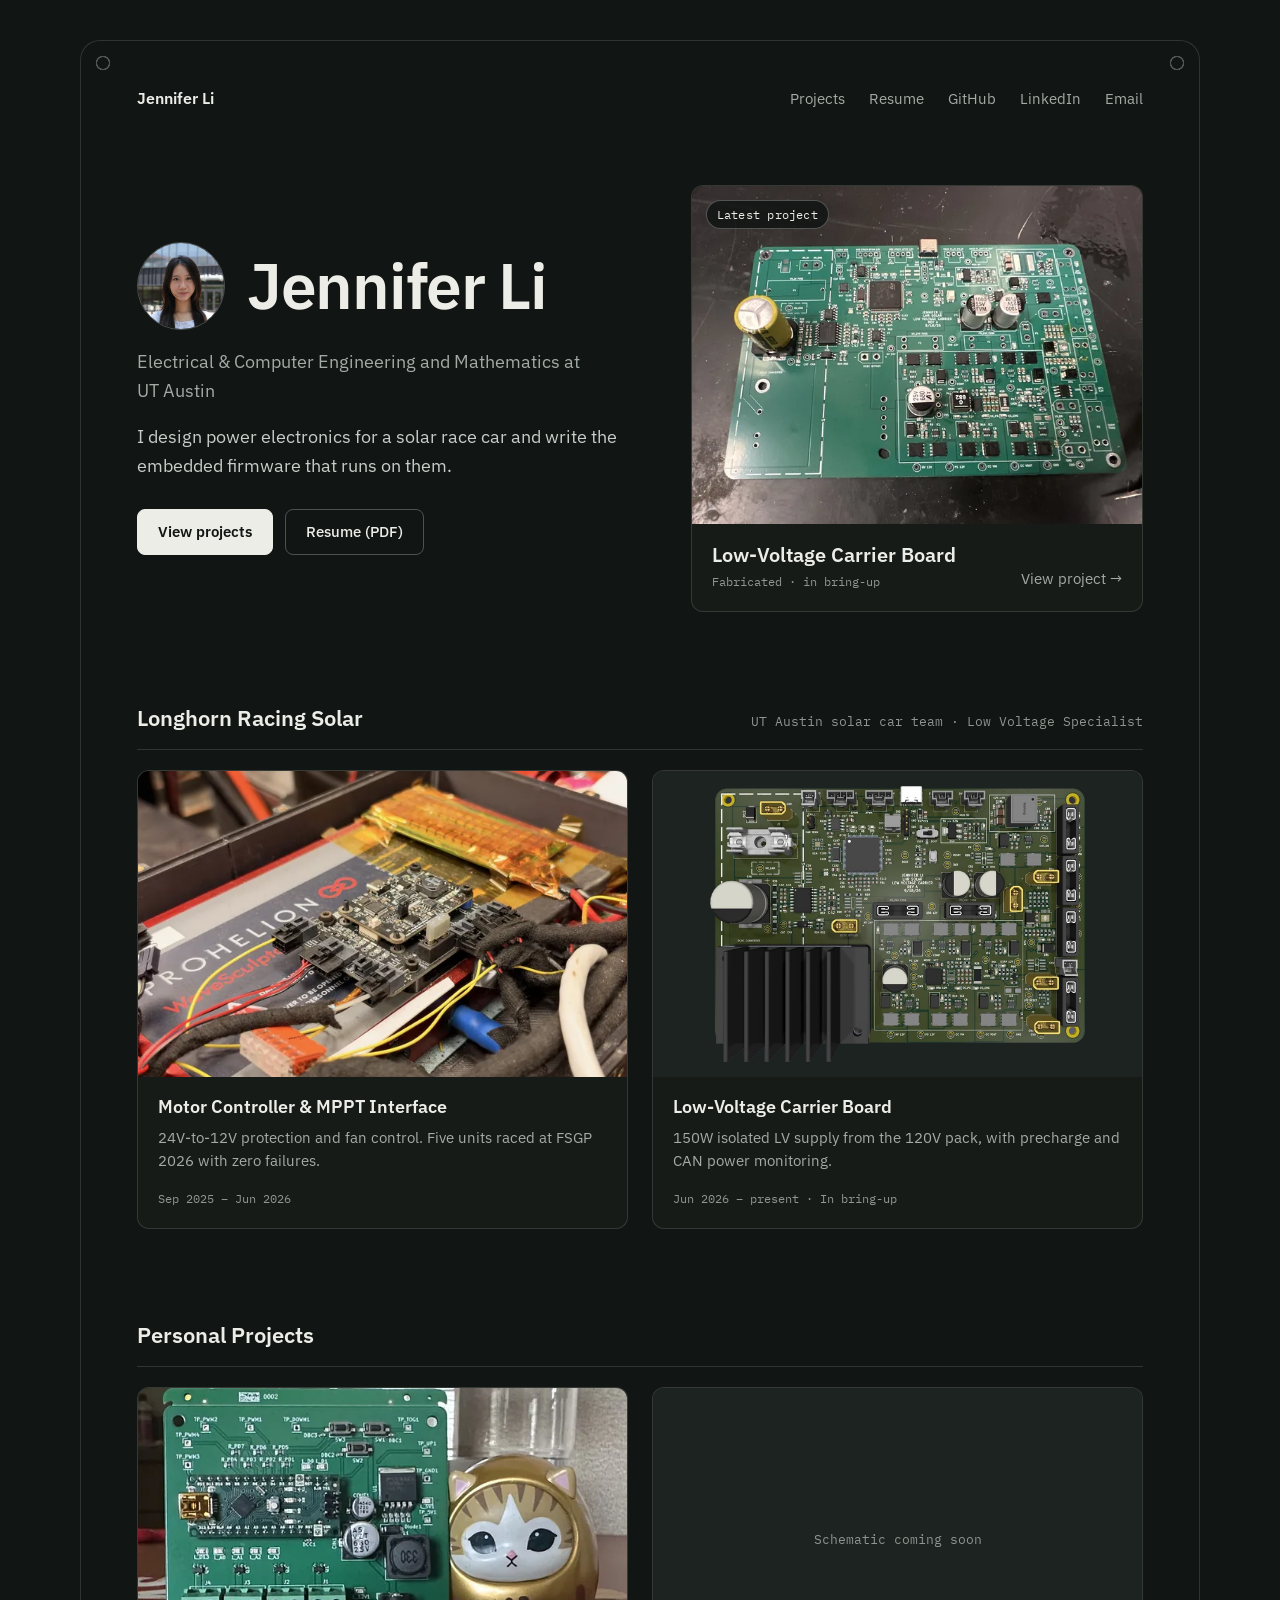
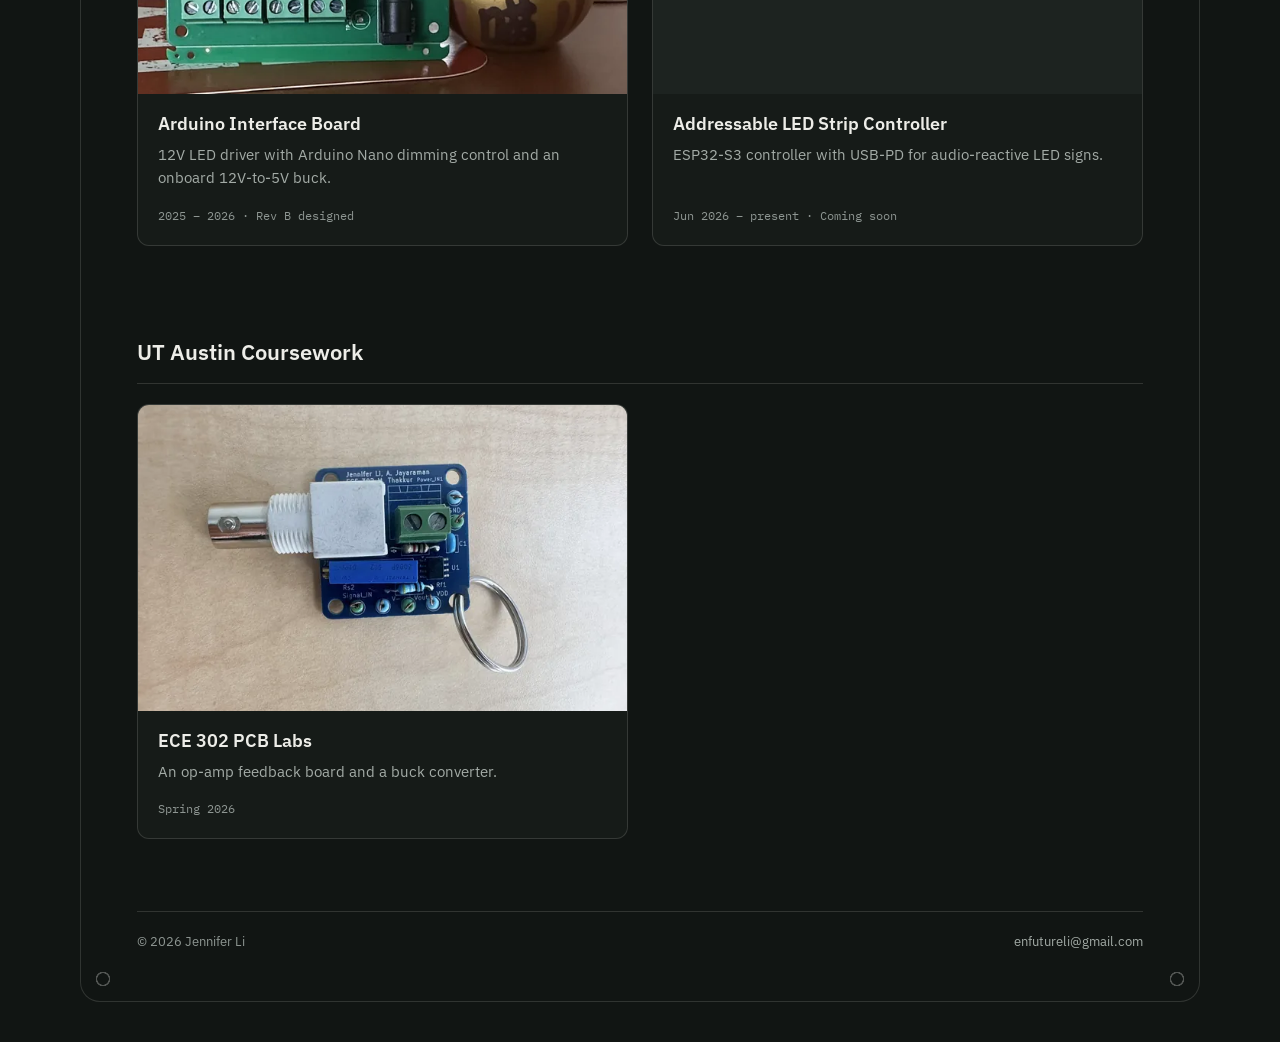
==== commit 7bf9859c: "Add files via upload" ====
--- a/index.html
+++ b/index.html
@@ -10,7 +10,7 @@
   <meta property="og:title" content="Jennifer Li — Portfolio">
   <meta property="og:description" content="Jennifer Li: Electrical &amp; Computer Engineering and Mathematics at UT Austin. PCB design, power electronics, and embedded firmware.">
   <meta property="og:url" content="https://jennifer1i.github.io/">
-  <meta property="og:image" content="https://jennifer1i.github.io/images/og.jpg">
+  <meta property="og:image" content="https://jennifer1i.github.io/og.jpg">
   <meta name="twitter:card" content="summary_large_image">
   <link rel="icon" href="favicon.svg" type="image/svg+xml">
   <link rel="preconnect" href="https://fonts.googleapis.com">
@@ -36,7 +36,7 @@
   <section class="hero">
     <div>
       <div class="id">
-        <img class="headshot" src="images/headshot.webp" width="320" height="320" alt="Jennifer Li">
+        <img class="headshot" src="headshot.webp" width="320" height="320" alt="Jennifer Li">
         <h1>Jennifer Li</h1>
       </div>
       <p class="sub">Electrical &amp; Computer Engineering and Mathematics at UT&nbsp;Austin</p>
@@ -48,7 +48,7 @@
     </div>
 
     <a class="latest" href="lv-carrier.html">
-      <img src="images/lvc/arrived-1200.webp" srcset="images/lvc/arrived-640.webp 640w, images/lvc/arrived-1200.webp 1200w, images/lvc/arrived-large.webp 2000w" sizes="(max-width: 960px) calc(100vw - 66px), 480px" width="1200" height="900" alt="Fabricated Rev A LV Carrier board">
+      <img src="arrived-1200.webp" srcset="arrived-640.webp 640w, arrived-1200.webp 1200w, arrived-large.webp 2000w" sizes="(max-width: 960px) calc(100vw - 66px), 480px" width="1200" height="900" alt="Fabricated Rev A LV Carrier board">
       <span class="flag">Latest project</span>
       <span class="body">
         <span>
@@ -68,7 +68,7 @@
     </div>
     <div class="cards">
       <a class="card" href="motor-controller-mppt.html">
-        <div class="thumb"><img src="images/moco/oncar-2-640.webp" srcset="images/moco/oncar-2-640.webp 640w, images/moco/oncar-2-1200.webp 1200w, images/moco/oncar-2-large.webp 2000w" sizes="(max-width: 620px) calc(100vw - 66px), (max-width: 1140px) 45vw, 500px" width="640" height="480" alt="" loading="lazy" decoding="async"></div>
+        <div class="thumb"><img src="oncar-2-640.webp" srcset="oncar-2-640.webp 640w, oncar-2-1200.webp 1200w, oncar-2-large.webp 2000w" sizes="(max-width: 620px) calc(100vw - 66px), (max-width: 1140px) 45vw, 500px" width="640" height="480" alt="" loading="lazy" decoding="async"></div>
         <div class="body">
           <h3>Motor Controller &amp; MPPT Interface</h3>
           <p>24V-to-12V protection and fan control. Five units raced at FSGP 2026 with zero failures.</p>
@@ -76,7 +76,7 @@
         </div>
       </a>
       <a class="card" href="lv-carrier.html">
-        <div class="thumb contain"><img src="images/lvc/render-640.webp" srcset="images/lvc/render-640.webp 640w, images/lvc/render-1200.webp 1200w, images/lvc/render-large.webp 1779w" sizes="(max-width: 620px) calc(100vw - 66px), (max-width: 1140px) 45vw, 500px" width="640" height="476" alt="" loading="lazy" decoding="async"></div>
+        <div class="thumb contain"><img src="render-640.webp" srcset="render-640.webp 640w, render-1200.webp 1200w, render-large.webp 1779w" sizes="(max-width: 620px) calc(100vw - 66px), (max-width: 1140px) 45vw, 500px" width="640" height="476" alt="" loading="lazy" decoding="async"></div>
         <div class="body">
           <h3>Low-Voltage Carrier Board</h3>
           <p>150W isolated LV supply from the 120V pack, with precharge and CAN power monitoring.</p>
@@ -91,7 +91,7 @@
     </div>
     <div class="cards">
       <a class="card" href="arduino-interface.html">
-        <div class="thumb"><img src="images/arduino/reva-photo-640.webp" srcset="images/arduino/reva-photo-640.webp 640w, images/arduino/reva-photo-1200.webp 1200w, images/arduino/reva-photo-large.webp 1768w" sizes="(max-width: 620px) calc(100vw - 66px), (max-width: 1140px) 45vw, 500px" width="640" height="387" alt="" loading="lazy" decoding="async"></div>
+        <div class="thumb"><img src="reva-photo-640.webp" srcset="reva-photo-640.webp 640w, reva-photo-1200.webp 1200w, reva-photo-large.webp 1768w" sizes="(max-width: 620px) calc(100vw - 66px), (max-width: 1140px) 45vw, 500px" width="640" height="387" alt="" loading="lazy" decoding="async"></div>
         <div class="body">
           <h3>Arduino Interface Board</h3>
           <p>12V LED driver with Arduino Nano dimming control and an onboard 12V-to-5V buck.</p>
@@ -114,7 +114,7 @@
     </div>
     <div class="cards">
       <a class="card" href="ece302-labs.html">
-        <div class="thumb"><img src="images/ece302/lab4-keychain-640.webp" srcset="images/ece302/lab4-keychain-640.webp 640w, images/ece302/lab4-keychain-1200.webp 1200w, images/ece302/lab4-keychain-large.webp 2000w" sizes="(max-width: 620px) calc(100vw - 66px), (max-width: 1140px) 45vw, 500px" width="640" height="480" alt="" loading="lazy" decoding="async"></div>
+        <div class="thumb"><img src="lab4-keychain-640.webp" srcset="lab4-keychain-640.webp 640w, lab4-keychain-1200.webp 1200w, lab4-keychain-large.webp 2000w" sizes="(max-width: 620px) calc(100vw - 66px), (max-width: 1140px) 45vw, 500px" width="640" height="480" alt="" loading="lazy" decoding="async"></div>
         <div class="body">
           <h3>ECE 302 PCB Labs</h3>
           <p>An op-amp feedback board and a buck converter.</p>
